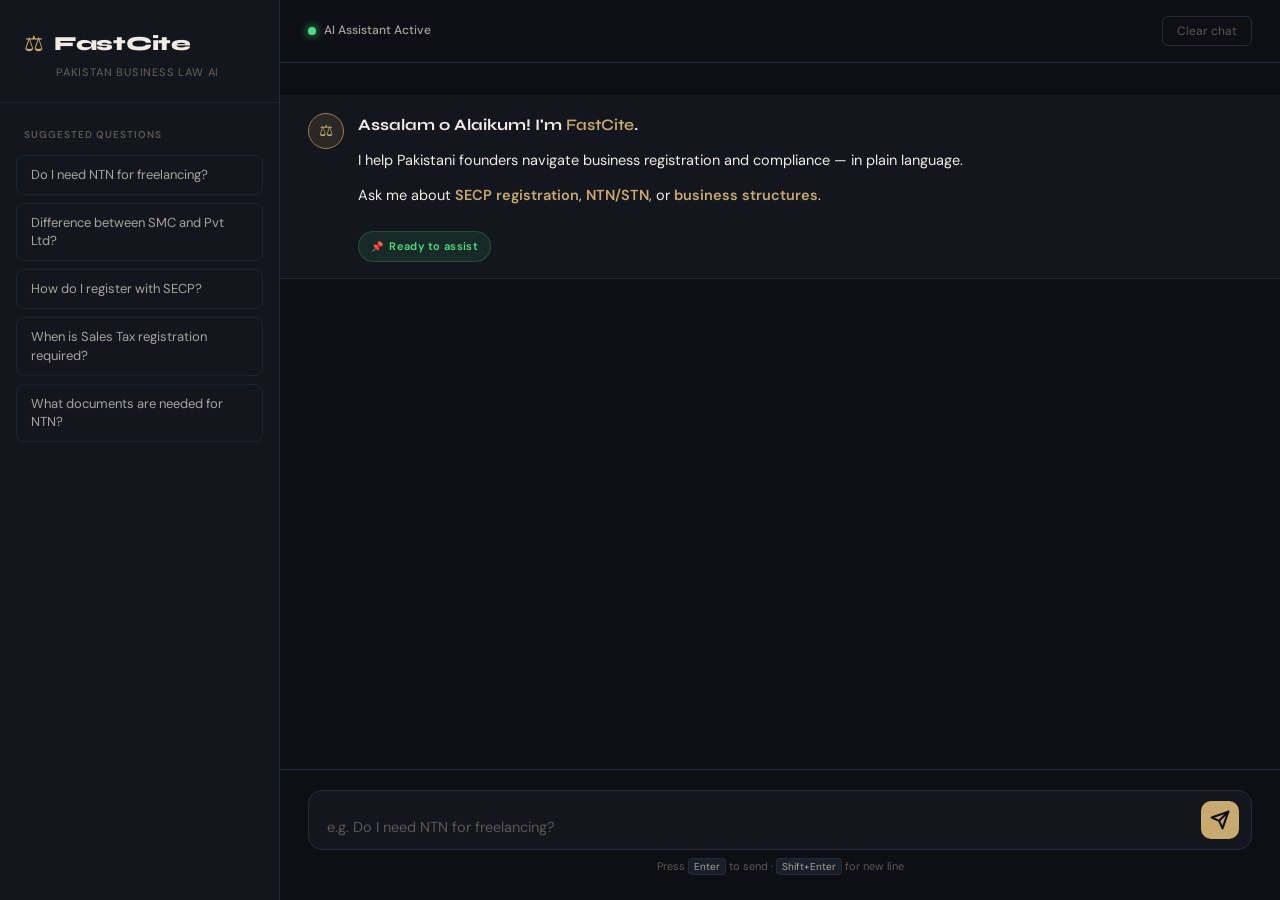
==== frontend/index.html @ 04dd245a "Frontend files: html, css, and js" ====
<!DOCTYPE html>
<html lang="en">
<head>
  <meta charset="UTF-8" />
  <meta name="viewport" content="width=device-width, initial-scale=1.0"/>
  <title>FastCite — Pakistan Business Law Assistant</title>
  <link rel="stylesheet" href="style.css" />
  <link href="https://fonts.googleapis.com/css2?family=Syne:wght@400;600;700;800&family=DM+Sans:ital,wght@0,300;0,400;0,500;1,300&display=swap" rel="stylesheet"/>
</head>
<body>

  <!-- Sidebar -->
  <aside class="sidebar">
    <div class="sidebar-header">
      <div class="logo">
        <span class="logo-icon">⚖</span>
        <span class="logo-text">FastCite</span>
      </div>
      <p class="logo-sub">Pakistan Business Law AI</p>
    </div>

    <nav class="sidebar-nav">
      <p class="nav-label">Suggested Questions</p>
      <button class="suggestion-btn" onclick="fillSuggestion(this)">Do I need NTN for freelancing?</button>
      <button class="suggestion-btn" onclick="fillSuggestion(this)">Difference between SMC and Pvt Ltd?</button>
      <button class="suggestion-btn" onclick="fillSuggestion(this)">How do I register with SECP?</button>
      <button class="suggestion-btn" onclick="fillSuggestion(this)">When is Sales Tax registration required?</button>
      <button class="suggestion-btn" onclick="fillSuggestion(this)">What documents are needed for NTN?</button>
    </nav>

   
  </aside>

  <!-- Main Chat Area -->
  <main class="chat-main">

    <header class="chat-header">
      <button class="menu-toggle" onclick="toggleSidebar()" aria-label="Toggle Sidebar">☰</button>
      <div class="header-info">
        <span class="status-dot"></span>
        <span class="status-text">AI Assistant Active</span>
      </div>
      <button class="clear-btn" onclick="clearChat()">Clear chat</button>
    </header>

    <!-- Messages -->
    <div class="chat-messages" id="chatMessages">
      <!-- Welcome message -->
      <div class="message bot-message welcome-msg">
        <div class="avatar bot-avatar">⚖</div>
        <div class="message-body">
          <div class="message-bubble">
            <p class="greeting">Assalam o Alaikum! I'm <strong>FastCite</strong>.</p>
            <p>I help Pakistani founders navigate business registration and compliance — in plain language.</p>
            <p>Ask me about <strong>SECP registration</strong>, <strong>NTN/STN</strong>, or <strong>business structures</strong>.</p>
            <div class="source-tag">Ready to assist</div>
          </div>
        </div>
      </div>
    </div>

    <!-- Input Area -->
    <div class="chat-input-area">
      <div class="input-wrapper">
        <textarea
          id="userInput"
          class="chat-input"
          placeholder="e.g. Do I need NTN for freelancing?"
          rows="1"
          onkeydown="handleKeyDown(event)"
          oninput="autoResize(this)"
        ></textarea>
        <button class="send-btn" id="sendBtn" onclick="sendMessage()" aria-label="Send">
          <svg width="20" height="20" viewBox="0 0 24 24" fill="none" stroke="currentColor" stroke-width="2.5" stroke-linecap="round" stroke-linejoin="round">
            <line x1="22" y1="2" x2="11" y2="13"></line>
            <polygon points="22 2 15 22 11 13 2 9 22 2"></polygon>
          </svg>
        </button>
      </div>
      <p class="input-hint">Press <kbd>Enter</kbd> to send · <kbd>Shift+Enter</kbd> for new line</p>
    </div>

  </main>

  <script src="app.js"></script>
</body>
</html>
---- frontend/style.css ----
/* ─── Reset & Base ─────────────────────────────────────── */
*, *::before, *::after { box-sizing: border-box; margin: 0; padding: 0; }

:root {
  --bg:          #0d0f14;
  --bg-2:        #13161d;
  --bg-3:        #1a1e28;
  --border:      #252a38;
  --border-soft: #1e2330;

  --accent:      #c8a96e;        /* warm gold — law / authority */
  --accent-dim:  #9e7e4a;
  --accent-glow: rgba(200,169,110,.12);

  --green:       #4ade80;
  --green-dim:   rgba(74,222,128,.1);

  --text-1:  #f0ece3;
  --text-2:  #a8a49c;
  --text-3:  #5c5850;

  --user-bubble: #1f2535;
  --bot-bubble:  #171b25;

  --font-display: 'Syne', sans-serif;
  --font-body:    'DM Sans', sans-serif;

  --radius:   14px;
  --radius-sm: 8px;
  --sidebar-w: 280px;
  --transition: .2s ease;
}

html, body {
  height: 100%;
  background: var(--bg);
  color: var(--text-1);
  font-family: var(--font-body);
  font-size: 15px;
  line-height: 1.6;
  -webkit-font-smoothing: antialiased;
}

/* ─── Layout ────────────────────────────────────────────── */
body {
  display: flex;
  overflow: hidden;
}

/* ─── Sidebar ───────────────────────────────────────────── */
.sidebar {
  width: var(--sidebar-w);
  min-width: var(--sidebar-w);
  background: var(--bg-2);
  border-right: 1px solid var(--border);
  display: flex;
  flex-direction: column;
  height: 100vh;
  transition: transform var(--transition);
  z-index: 100;
}

.sidebar-header {
  padding: 28px 24px 20px;
  border-bottom: 1px solid var(--border-soft);
}

.logo {
  display: flex;
  align-items: center;
  gap: 10px;
  margin-bottom: 4px;
}

.logo-icon {
  font-size: 22px;
  color: var(--accent);
  line-height: 1;
}

.logo-text {
  font-family: var(--font-display);
  font-weight: 800;
  font-size: 20px;
  color: var(--text-1);
  letter-spacing: -.3px;
}

.logo-sub {
  font-size: 11px;
  color: var(--text-3);
  text-transform: uppercase;
  letter-spacing: .8px;
  font-weight: 500;
  margin-left: 32px;
}

.sidebar-nav {
  flex: 1;
  padding: 24px 16px;
  overflow-y: auto;
}

.nav-label {
  font-size: 10px;
  text-transform: uppercase;
  letter-spacing: 1px;
  color: var(--text-3);
  font-weight: 600;
  margin-bottom: 12px;
  padding: 0 8px;
}

.suggestion-btn {
  display: block;
  width: 100%;
  text-align: left;
  background: transparent;
  border: 1px solid var(--border-soft);
  color: var(--text-2);
  font-family: var(--font-body);
  font-size: 13px;
  padding: 10px 14px;
  border-radius: var(--radius-sm);
  margin-bottom: 8px;
  cursor: pointer;
  transition: all var(--transition);
  line-height: 1.4;
}

.suggestion-btn:hover {
  background: var(--accent-glow);
  border-color: var(--accent-dim);
  color: var(--accent);
  transform: translateX(3px);
}

.sidebar-footer {
  padding: 20px 24px;
  border-top: 1px solid var(--border-soft);
}

.disclaimer {
  font-size: 11px;
  color: var(--text-3);
  line-height: 1.5;
}

/* ─── Main Chat ─────────────────────────────────────────── */
.chat-main {
  flex: 1;
  display: flex;
  flex-direction: column;
  height: 100vh;
  overflow: hidden;
  background: var(--bg);
}

.chat-header {
  display: flex;
  align-items: center;
  justify-content: space-between;
  padding: 16px 28px;
  border-bottom: 1px solid var(--border);
  background: var(--bg);
  gap: 12px;
}

.menu-toggle {
  background: none;
  border: none;
  color: var(--text-2);
  font-size: 18px;
  cursor: pointer;
  padding: 4px 8px;
  border-radius: 6px;
  transition: color var(--transition);
  display: none; /* shown on mobile */
}

.menu-toggle:hover { color: var(--text-1); }

.header-info {
  display: flex;
  align-items: center;
  gap: 8px;
}

.status-dot {
  width: 8px;
  height: 8px;
  border-radius: 50%;
  background: var(--green);
  box-shadow: 0 0 8px var(--green);
  animation: pulse 2s infinite;
}

@keyframes pulse {
  0%, 100% { opacity: 1; }
  50%       { opacity: .5; }
}

.status-text {
  font-size: 12px;
  color: var(--text-2);
  font-weight: 500;
}

.clear-btn {
  background: none;
  border: 1px solid var(--border);
  color: var(--text-3);
  font-size: 12px;
  font-family: var(--font-body);
  padding: 6px 14px;
  border-radius: 6px;
  cursor: pointer;
  transition: all var(--transition);
}

.clear-btn:hover {
  border-color: var(--accent-dim);
  color: var(--accent);
}

/* ─── Messages ──────────────────────────────────────────── */
.chat-messages {
  flex: 1;
  overflow-y: auto;
  padding: 32px 0;
  display: flex;
  flex-direction: column;
  gap: 0;
  scroll-behavior: smooth;
}

.chat-messages::-webkit-scrollbar { width: 4px; }
.chat-messages::-webkit-scrollbar-track { background: transparent; }
.chat-messages::-webkit-scrollbar-thumb { background: var(--border); border-radius: 2px; }

/* Message row */
.message {
  display: flex;
  gap: 14px;
  padding: 16px 28px;
  animation: fadeSlideIn .3s ease;
}

@keyframes fadeSlideIn {
  from { opacity: 0; transform: translateY(10px); }
  to   { opacity: 1; transform: translateY(0); }
}

.user-message {
  flex-direction: row-reverse;
  background: transparent;
}

.bot-message {
  background: var(--bg-2);
  border-top: 1px solid var(--border-soft);
  border-bottom: 1px solid var(--border-soft);
}

/* Avatars */
.avatar {
  width: 36px;
  height: 36px;
  border-radius: 50%;
  flex-shrink: 0;
  display: flex;
  align-items: center;
  justify-content: center;
  font-size: 16px;
  margin-top: 2px;
}

.bot-avatar {
  background: var(--accent-glow);
  border: 1px solid var(--accent-dim);
  color: var(--accent);
}

.user-avatar {
  background: var(--bg-3);
  border: 1px solid var(--border);
  color: var(--text-2);
  font-family: var(--font-display);
  font-size: 13px;
  font-weight: 700;
}

/* Bubbles */
.message-body {
  flex: 1;
  max-width: 680px;
}

.user-message .message-body {
  display: flex;
  justify-content: flex-end;
}

.message-bubble {
  font-size: 14.5px;
  line-height: 1.7;
  color: var(--text-1);
}

.user-message .message-bubble {
  background: var(--user-bubble);
  border: 1px solid var(--border);
  border-radius: var(--radius);
  padding: 12px 18px;
  display: inline-block;
  max-width: 100%;
}

/* Bot bubble inner elements */
.message-bubble p { margin-bottom: 10px; }
.message-bubble p:last-child { margin-bottom: 0; }

.message-bubble strong { color: var(--accent); font-weight: 600; }

/* Answer sections */
.answer-section {
  margin-top: 14px;
}

.section-label {
  font-size: 10px;
  text-transform: uppercase;
  letter-spacing: 1px;
  font-weight: 700;
  color: var(--text-3);
  margin-bottom: 8px;
}

.steps-list {
  list-style: none;
  counter-reset: steps;
}

.steps-list li {
  counter-increment: steps;
  display: flex;
  gap: 12px;
  align-items: flex-start;
  margin-bottom: 8px;
  font-size: 14px;
  color: var(--text-1);
}

.steps-list li::before {
  content: counter(steps);
  min-width: 22px;
  height: 22px;
  border-radius: 50%;
  background: var(--accent-glow);
  border: 1px solid var(--accent-dim);
  color: var(--accent);
  font-size: 11px;
  font-weight: 700;
  font-family: var(--font-display);
  display: flex;
  align-items: center;
  justify-content: center;
  flex-shrink: 0;
  margin-top: 2px;
}

/* Source badge */
.source-tag {
  display: inline-flex;
  align-items: center;
  gap: 6px;
  margin-top: 14px;
  padding: 5px 12px;
  background: var(--green-dim);
  border: 1px solid rgba(74,222,128,.2);
  border-radius: 20px;
  font-size: 11px;
  color: var(--green);
  font-weight: 600;
  letter-spacing: .3px;
}

.source-tag::before {
  content: '📌';
  font-size: 10px;
}

/* Warning tag */
.warning-tag {
  display: flex;
  gap: 8px;
  align-items: flex-start;
  margin-top: 14px;
  padding: 10px 14px;
  background: rgba(251,191,36,.06);
  border: 1px solid rgba(251,191,36,.2);
  border-radius: var(--radius-sm);
  font-size: 12.5px;
  color: #fbbf24;
  line-height: 1.5;
}

/* Error bubble */
.error-bubble .message-bubble {
  color: #f87171;
  font-size: 14px;
  opacity: .9;
}

/* Feedback row */
.feedback-row {
  display: flex;
  align-items: center;
  gap: 8px;
  margin-top: 16px;
  padding-top: 14px;
  border-top: 1px solid var(--border-soft);
}

.feedback-label {
  font-size: 12px;
  color: var(--text-3);
}

.feedback-btn {
  background: transparent;
  border: 1px solid var(--border);
  color: var(--text-2);
  font-size: 14px;
  padding: 4px 10px;
  border-radius: 6px;
  cursor: pointer;
  transition: all var(--transition);
}

.feedback-btn:hover { border-color: var(--accent-dim); background: var(--accent-glow); }
.feedback-btn.active { border-color: var(--accent); background: var(--accent-glow); color: var(--accent); }

/* Typing indicator */
.typing-indicator .message-bubble {
  display: flex;
  gap: 5px;
  align-items: center;
  padding: 10px 0;
}

.dot {
  width: 7px;
  height: 7px;
  border-radius: 50%;
  background: var(--accent);
  opacity: .4;
  animation: blink 1.2s infinite;
}

.dot:nth-child(2) { animation-delay: .2s; }
.dot:nth-child(3) { animation-delay: .4s; }

@keyframes blink {
  0%, 100% { opacity: .2; transform: scale(.8); }
  50%       { opacity: 1;  transform: scale(1.2); }
}

/* ─── Input Area ────────────────────────────────────────── */
.chat-input-area {
  padding: 20px 28px 24px;
  border-top: 1px solid var(--border);
  background: var(--bg);
}

.input-wrapper {
  display: flex;
  align-items: flex-end;
  gap: 10px;
  background: var(--bg-2);
  border: 1px solid var(--border);
  border-radius: var(--radius);
  padding: 10px 12px 10px 18px;
  transition: border-color var(--transition);
}

.input-wrapper:focus-within {
  border-color: var(--accent-dim);
  box-shadow: 0 0 0 3px var(--accent-glow);
}

.chat-input {
  flex: 1;
  background: transparent;
  border: none;
  outline: none;
  color: var(--text-1);
  font-family: var(--font-body);
  font-size: 14.5px;
  line-height: 1.6;
  resize: none;
  max-height: 140px;
  overflow-y: auto;
}

.chat-input::placeholder { color: var(--text-3); }

.send-btn {
  width: 38px;
  height: 38px;
  border-radius: 10px;
  background: var(--accent);
  border: none;
  cursor: pointer;
  display: flex;
  align-items: center;
  justify-content: center;
  color: #0d0f14;
  flex-shrink: 0;
  transition: all var(--transition);
}

.send-btn:hover { background: #d9bc82; transform: scale(1.05); }
.send-btn:active { transform: scale(.97); }
.send-btn:disabled { background: var(--bg-3); color: var(--text-3); cursor: not-allowed; transform: none; }

.input-hint {
  margin-top: 8px;
  font-size: 11px;
  color: var(--text-3);
  text-align: center;
}

.input-hint kbd {
  background: var(--bg-3);
  border: 1px solid var(--border);
  border-radius: 4px;
  padding: 1px 5px;
  font-family: var(--font-body);
  font-size: 10px;
  color: var(--text-2);
}

/* ─── Welcome message specific ──────────────────────────── */
.welcome-msg { border-top: none; }
.greeting { font-family: var(--font-display); font-size: 16px; font-weight: 700; }

/* ─── Mobile ────────────────────────────────────────────── */
@media (max-width: 768px) {
  .sidebar {
    position: fixed;
    top: 0; left: 0;
    height: 100vh;
    transform: translateX(-100%);
  }

  .sidebar.open {
    transform: translateX(0);
    box-shadow: 4px 0 32px rgba(0,0,0,.5);
  }

  .menu-toggle { display: flex; }

  .chat-header { padding: 14px 16px; }
  .chat-messages { padding: 20px 0; }
  .message { padding: 14px 16px; }
  .chat-input-area { padding: 16px 16px 20px; }
}
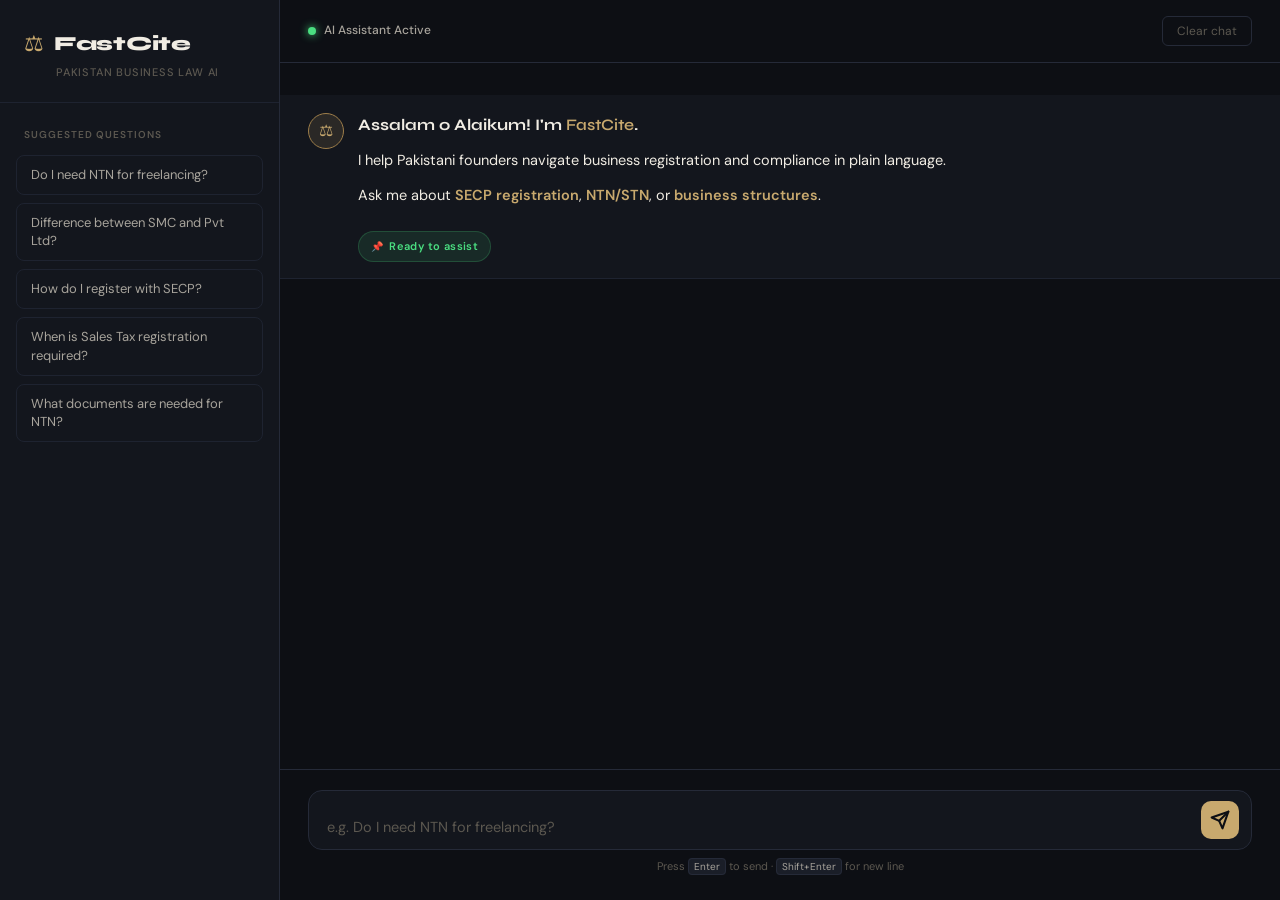
==== commit f3e6e90d: "Minor fixes" ====
--- a/frontend/index.html
+++ b/frontend/index.html
@@ -3,7 +3,7 @@
 <head>
   <meta charset="UTF-8" />
   <meta name="viewport" content="width=device-width, initial-scale=1.0"/>
-  <title>FastCite — Pakistan Business Law Assistant</title>
+  <title>FastCite - Pakistan Business Law Assistant</title>
   <link rel="stylesheet" href="style.css" />
   <link href="https://fonts.googleapis.com/css2?family=Syne:wght@400;600;700;800&family=DM+Sans:ital,wght@0,300;0,400;0,500;1,300&display=swap" rel="stylesheet"/>
 </head>
@@ -51,7 +51,7 @@
         <div class="message-body">
           <div class="message-bubble">
             <p class="greeting">Assalam o Alaikum! I'm <strong>FastCite</strong>.</p>
-            <p>I help Pakistani founders navigate business registration and compliance — in plain language.</p>
+            <p>I help Pakistani founders navigate business registration and compliance in plain language.</p>
             <p>Ask me about <strong>SECP registration</strong>, <strong>NTN/STN</strong>, or <strong>business structures</strong>.</p>
             <div class="source-tag">Ready to assist</div>
           </div>
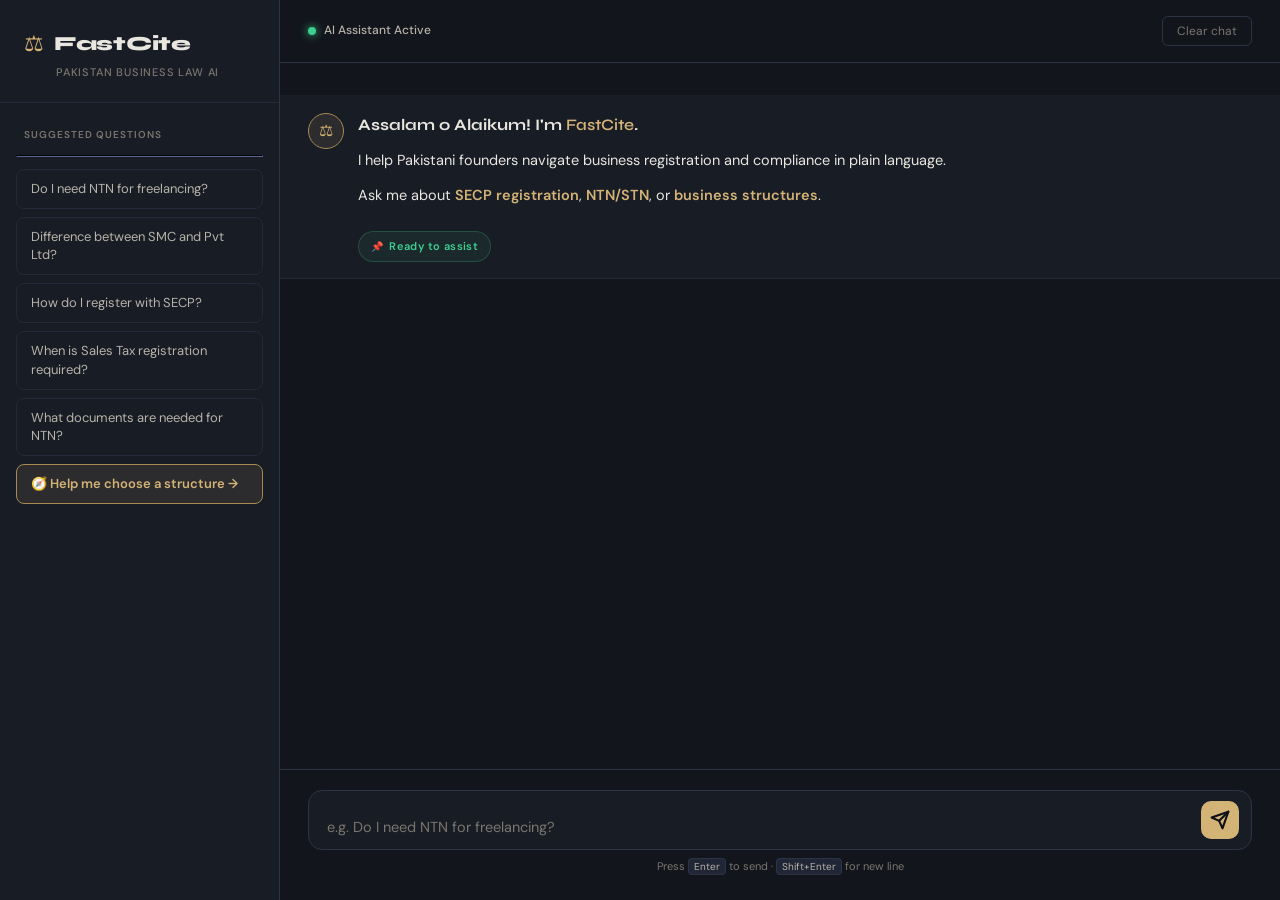
==== commit e10a4127: "Fixed citation + Added Quiz for A/B Testing" ====
--- a/frontend/index.html
+++ b/frontend/index.html
@@ -20,12 +20,18 @@
     </div>
 
     <nav class="sidebar-nav">
+      
       <p class="nav-label">Suggested Questions</p>
+      <hr style="border-color:var(--border-soft);margin:12px 0;">
       <button class="suggestion-btn" onclick="fillSuggestion(this)">Do I need NTN for freelancing?</button>
       <button class="suggestion-btn" onclick="fillSuggestion(this)">Difference between SMC and Pvt Ltd?</button>
       <button class="suggestion-btn" onclick="fillSuggestion(this)">How do I register with SECP?</button>
       <button class="suggestion-btn" onclick="fillSuggestion(this)">When is Sales Tax registration required?</button>
       <button class="suggestion-btn" onclick="fillSuggestion(this)">What documents are needed for NTN?</button>
+      <button class="suggestion-btn quiz-launch-btn" onclick="startQuiz()" 
+        style="background:var(--accent-glow);border-color:var(--accent-dim);color:var(--accent);font-weight:600;">
+        🧭 Help me choose a structure →
+      </button>
     </nav>
 
    
@@ -84,4 +90,4 @@
 
   <script src="app.js"></script>
 </body>
-</html>+</html>
--- a/frontend/style.css
+++ b/frontend/style.css
@@ -2,25 +2,31 @@
 *, *::before, *::after { box-sizing: border-box; margin: 0; padding: 0; }
 
 :root {
-  --bg:          #0d0f14;
-  --bg-2:        #13161d;
-  --bg-3:        #1a1e28;
-  --border:      #252a38;
-  --border-soft: #1e2330;
-
-  --accent:      #c8a96e;        /* warm gold — law / authority */
-  --accent-dim:  #9e7e4a;
-  --accent-glow: rgba(200,169,110,.12);
-
-  --green:       #4ade80;
-  --green-dim:   rgba(74,222,128,.1);
-
-  --text-1:  #f0ece3;
-  --text-2:  #a8a49c;
-  --text-3:  #5c5850;
-
-  --user-bubble: #1f2535;
-  --bot-bubble:  #171b25;
+  /* Softer, more premium base */
+  --bg:          #12151c;   
+  --bg-2:        #181c25;
+  --bg-3:        #202635;
+
+  --border:      #2c3345;
+  --border-soft: #232938;
+
+  /* Warmer, more elegant gold */
+  --accent:      #d4b377;   
+  --accent-dim:  #a88952;
+  --accent-glow: rgba(212,179,119,.10);
+
+  /* Keep green but slightly muted */
+  --green:       #3ecf8e;
+  --green-dim:   rgba(62,207,142,.08);
+
+  /* Better readability (less yellow, more neutral) */
+  --text-1:  #e8e6df;
+  --text-2:  #b7b3a8;
+  --text-3:  #7a766d;
+
+  /* Chat bubbles (important for friendliness) */
+  --user-bubble: #222838;
+  --bot-bubble:  #1a1f2b;
 
   --font-display: 'Syne', sans-serif;
   --font-body:    'DM Sans', sans-serif;
@@ -45,6 +51,7 @@
 body {
   display: flex;
   overflow: hidden;
+  background: linear-gradient(180deg, #12151c 0%, #0f1218 100%);
 }
 
 /* ─── Sidebar ───────────────────────────────────────────── */
@@ -93,6 +100,32 @@
   letter-spacing: .8px;
   font-weight: 500;
   margin-left: 32px;
+}
+
+.quiz-options {
+  display: flex;
+  flex-direction: column;
+  gap: 8px;
+  margin-top: 12px;
+}
+
+.quiz-option-btn {
+  background: var(--bg-3);
+  border: 1px solid var(--border);
+  color: var(--text-1);
+  font-family: var(--font-body);
+  font-size: 13.5px;
+  padding: 10px 16px;
+  border-radius: var(--radius-sm);
+  cursor: pointer;
+  text-align: left;
+  transition: all var(--transition);
+}
+
+.quiz-option-btn:hover:not(:disabled) {
+  border-color: var(--accent-dim);
+  background: var(--accent-glow);
+  color: var(--accent);
 }
 
 .sidebar-nav {
